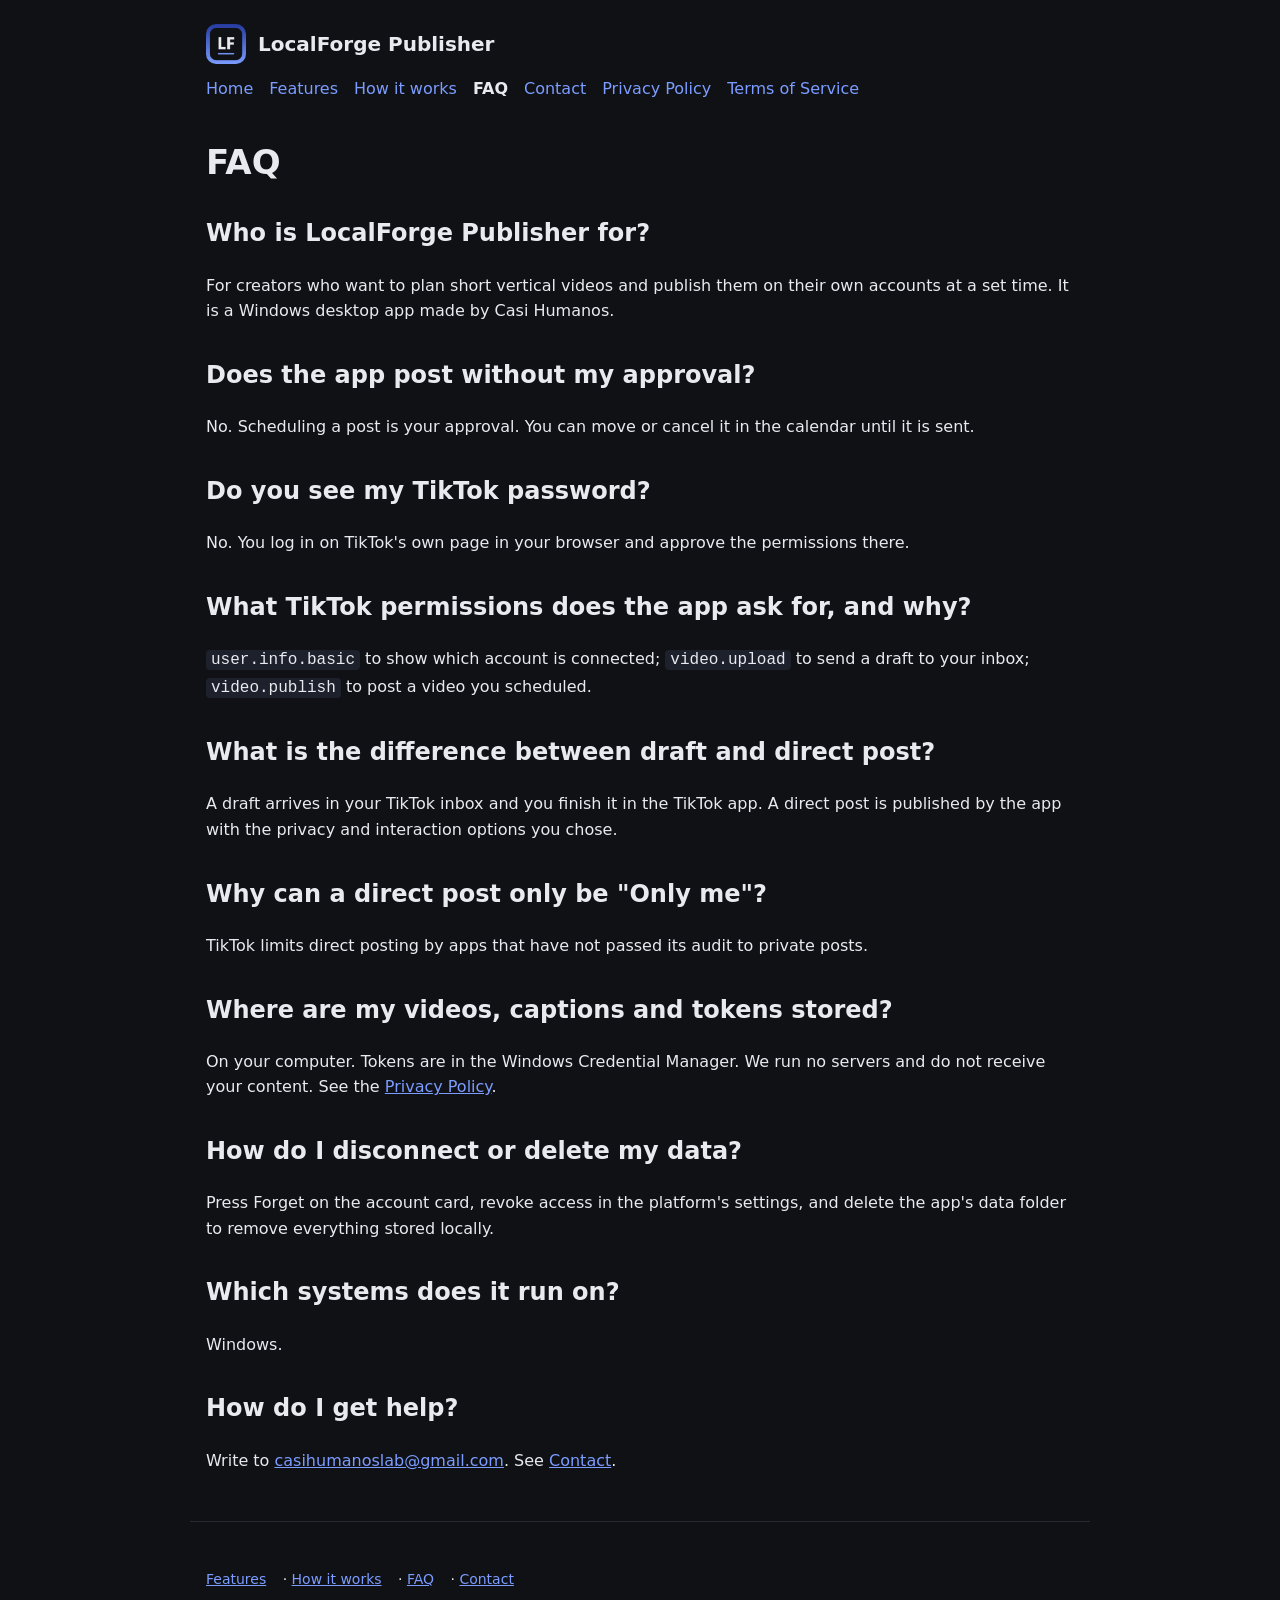
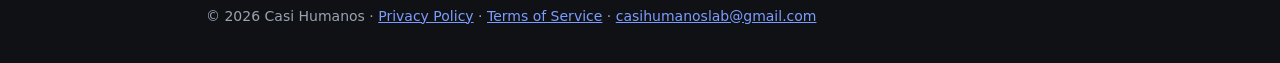
==== faq.html @ 0957509c "Sitio multipágina: Features, How it works, FAQ, Contact; navegación y pie con Privacy/Terms (borrado" ====
<!doctype html>
<html lang="en">
<head>
<meta charset="utf-8">
<meta name="viewport" content="width=device-width, initial-scale=1">
<title>FAQ · LocalForge Publisher</title>
<meta name="description" content="Answers about LocalForge Publisher: accounts, TikTok permissions, privacy and support.">
<link rel="icon" href="icon.png">
<link rel="stylesheet" href="style.css">
</head>
<body>
<header>
  <a class="brand" href="./"><img src="icon.png" alt="">LocalForge Publisher</a>
  <nav aria-label="Main"><a href="index.html">Home</a><a href="features.html">Features</a><a href="how-it-works.html">How it works</a><a href="faq.html" aria-current="page">FAQ</a><a href="contact.html">Contact</a><a href="privacy.html">Privacy Policy</a><a href="terms.html">Terms of Service</a></nav>
</header>
<main>
  <h1>FAQ</h1>

  <h2>Who is LocalForge Publisher for?</h2>
  <p>For creators who want to plan short vertical videos and publish them on their own accounts at a set time. It is a Windows desktop app made by Casi Humanos.</p>

  <h2>Does the app post without my approval?</h2>
  <p>No. Scheduling a post is your approval. You can move or cancel it in the calendar until it is sent.</p>

  <h2>Do you see my TikTok password?</h2>
  <p>No. You log in on TikTok's own page in your browser and approve the permissions there.</p>

  <h2>What TikTok permissions does the app ask for, and why?</h2>
  <p><code>user.info.basic</code> to show which account is connected; <code>video.upload</code> to send a draft to your inbox; <code>video.publish</code> to post a video you scheduled.</p>

  <h2>What is the difference between draft and direct post?</h2>
  <p>A draft arrives in your TikTok inbox and you finish it in the TikTok app. A direct post is published by the app with the privacy and interaction options you chose.</p>

  <h2>Why can a direct post only be "Only me"?</h2>
  <p>TikTok limits direct posting by apps that have not passed its audit to private posts.</p>

  <h2>Where are my videos, captions and tokens stored?</h2>
  <p>On your computer. Tokens are in the Windows Credential Manager. We run no servers and do not receive your content. See the <a href="privacy.html">Privacy Policy</a>.</p>

  <h2>How do I disconnect or delete my data?</h2>
  <p>Press Forget on the account card, revoke access in the platform's settings, and delete the app's data folder to remove everything stored locally.</p>

  <h2>Which systems does it run on?</h2>
  <p>Windows.</p>

  <h2>How do I get help?</h2>
  <p>Write to <a href="mailto:casihumanoslab@gmail.com">casihumanoslab@gmail.com</a>. See <a href="contact.html">Contact</a>.</p>
</main>
<footer>
  <p class="fnav"><a href="features.html">Features</a> · <a href="how-it-works.html">How it works</a> · <a href="faq.html">FAQ</a> · <a href="contact.html">Contact</a></p>
  © 2026 Casi Humanos · <a href="privacy.html">Privacy Policy</a> · <a href="terms.html">Terms of Service</a> · <a href="mailto:casihumanoslab@gmail.com">casihumanoslab@gmail.com</a>
</footer>
</body>
</html>
---- style.css ----
:root { --bg:#0f1115; --fg:#e8eaf0; --muted:#9aa3b2; --accent:#7c9cff; --card:#171a21; }
* { box-sizing:border-box; }
body { margin:0; background:var(--bg); color:var(--fg); font:16px/1.6 system-ui,-apple-system,"Segoe UI",Roboto,sans-serif; }
header, main, footer { max-width:820px; margin:0 auto; padding:0 16px; }
header { display:flex; align-items:center; justify-content:space-between; gap:12px; padding-top:24px; flex-wrap:wrap; }
.brand { display:flex; align-items:center; gap:12px; font-weight:700; font-size:20px; color:var(--fg); text-decoration:none; }
.brand img { width:40px; height:40px; border-radius:10px; }
nav a { color:var(--accent); margin-left:16px; text-decoration:none; }
nav a:first-child { margin-left:0; }
h1 { font-size:34px; line-height:1.2; margin:40px 0 12px; }
h2 { margin-top:32px; }
p, li { color:var(--fg); }
.lead { color:var(--muted); font-size:18px; }
.card { background:var(--card); border-radius:12px; padding:16px 20px; margin:16px 0; }
footer { color:var(--muted); font-size:14px; padding-top:32px; padding-bottom:40px; border-top:1px solid #262a33; margin-top:48px; }
footer a { color:var(--accent); }
a { color:var(--accent); }

header, main, footer { max-width:900px; }
nav { display:flex; flex-wrap:wrap; gap:6px 16px; }
nav a { margin-left:0; }
nav a[aria-current="page"] { color:var(--fg); font-weight:600; }
.btn { display:inline-block; background:var(--accent); color:#0f1115; padding:8px 16px; border-radius:8px; text-decoration:none; font-weight:600; margin-right:8px; }
.btn.alt { background:transparent; color:var(--accent); border:1px solid var(--accent); }
.fnav a { margin-right:12px; }
code { background:#1d212b; padding:1px 5px; border-radius:4px; }
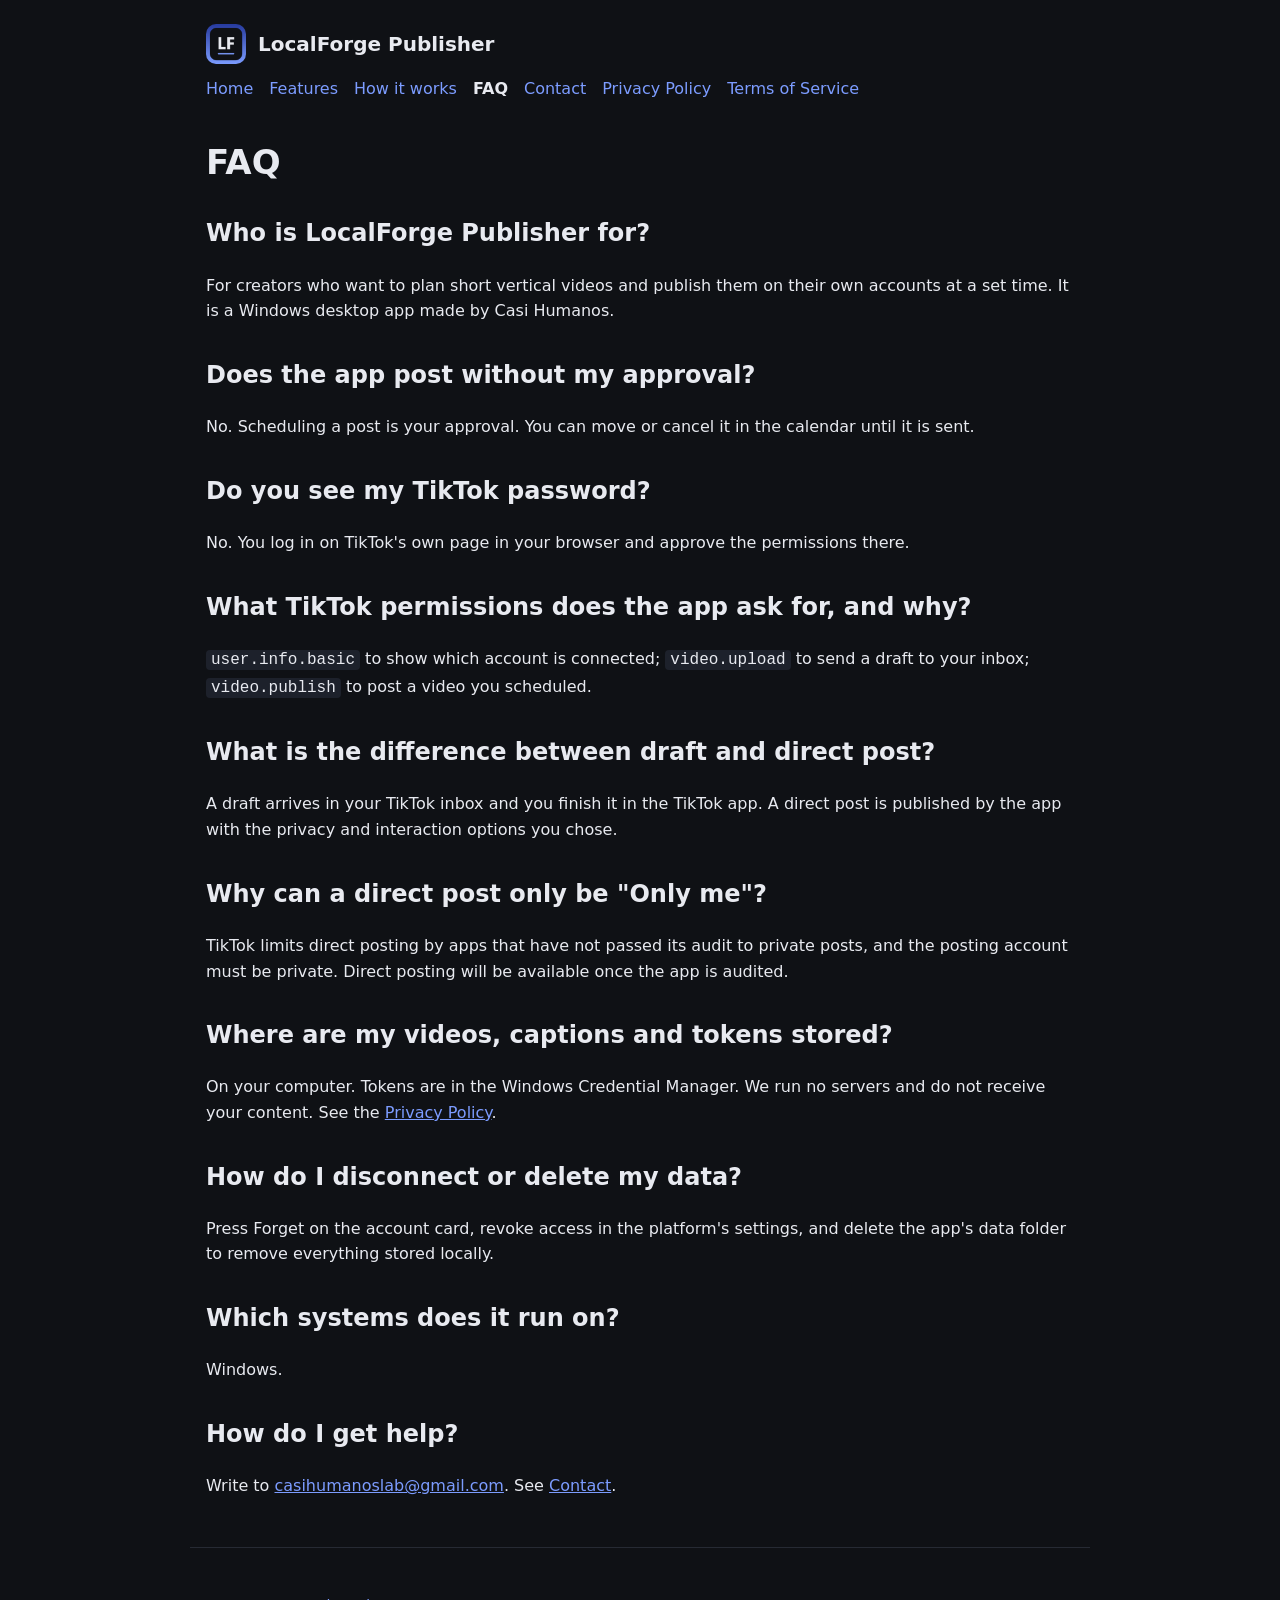
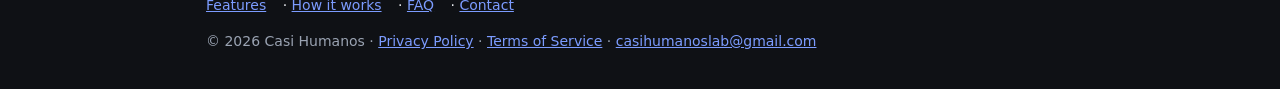
==== commit 8ddcd65e: "Features: capturas reales (formulario de publicacion directa, contenido comercial, duracion, calenda" ====
--- a/faq.html
+++ b/faq.html
@@ -32,7 +32,7 @@
   <p>A draft arrives in your TikTok inbox and you finish it in the TikTok app. A direct post is published by the app with the privacy and interaction options you chose.</p>
 
   <h2>Why can a direct post only be "Only me"?</h2>
-  <p>TikTok limits direct posting by apps that have not passed its audit to private posts.</p>
+  <p>TikTok limits direct posting by apps that have not passed its audit to private posts, and the posting account must be private. Direct posting will be available once the app is audited.</p>
 
   <h2>Where are my videos, captions and tokens stored?</h2>
   <p>On your computer. Tokens are in the Windows Credential Manager. We run no servers and do not receive your content. See the <a href="privacy.html">Privacy Policy</a>.</p>
--- a/style.css
+++ b/style.css
@@ -24,3 +24,4 @@
 .btn.alt { background:transparent; color:var(--accent); border:1px solid var(--accent); }
 .fnav a { margin-right:12px; }
 code { background:#1d212b; padding:1px 5px; border-radius:4px; }
+figure { margin:16px 0; } figure img { max-width:100%; height:auto; border-radius:10px; border:1px solid #262a33; } figcaption { color:var(--muted); font-size:14px; }
